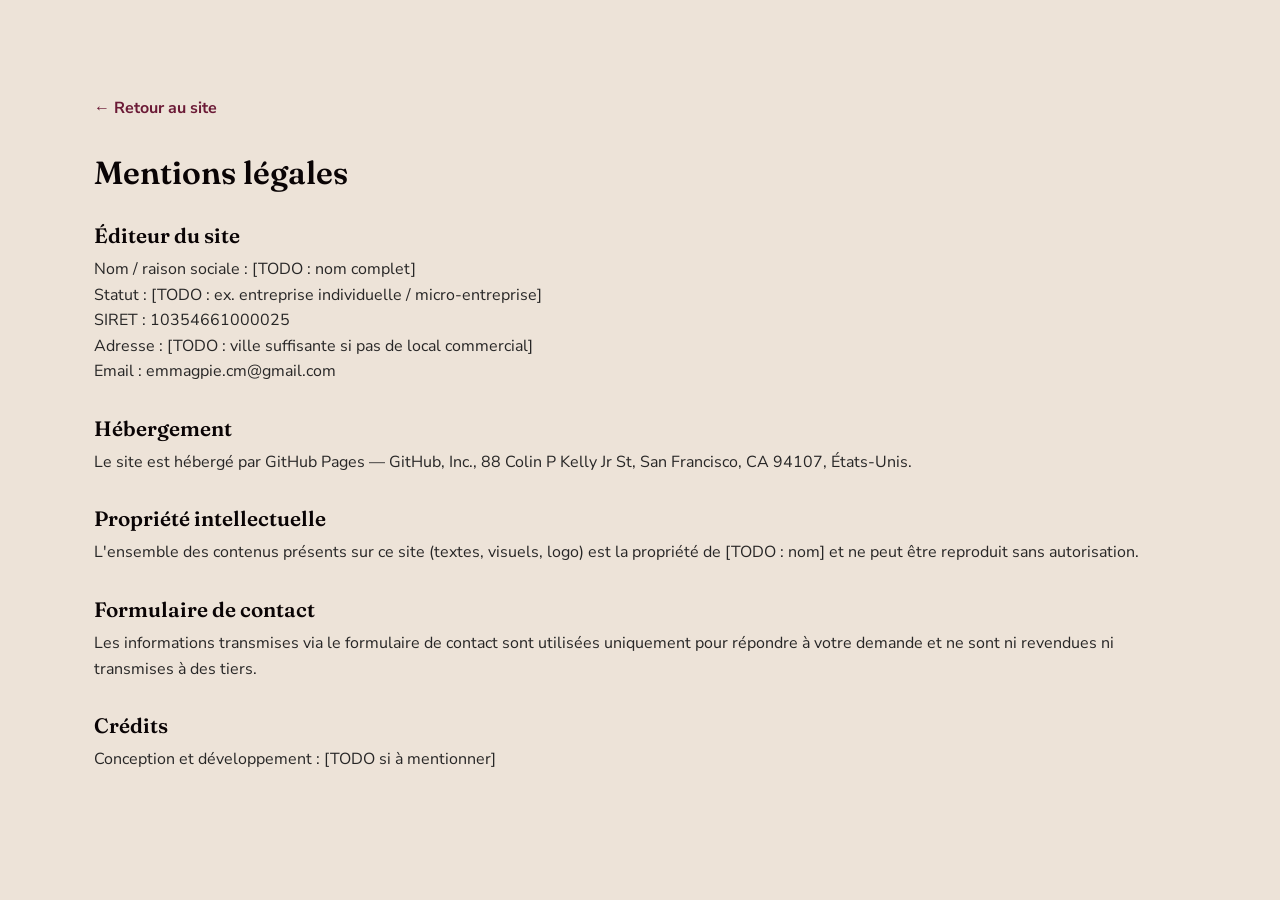
==== legal/mentions-legales.html @ 6c50d591 "Ajoute l'email de contact dans les mentions légales" ====
<!DOCTYPE html>
<html lang="fr">
<head>
<meta charset="UTF-8" />
<meta name="viewport" content="width=device-width, initial-scale=1.0" />
<title>Mentions légales | Emmagpie — Community Manager</title>
<meta name="robots" content="noindex" />

<link rel="icon" href="../assets/images/logo/favicon-32.png" type="image/png" />

<link href="https://fonts.googleapis.com/css2?family=Fraunces:opsz,wght@9..144,500;9..144,600;9..144,700&family=Nunito+Sans:wght@400;600;700;800&display=swap" rel="stylesheet" />
<link rel="stylesheet" href="../css/reset.css" />
<link rel="stylesheet" href="../css/variables.css" />
<link rel="stylesheet" href="../css/style.css" />
<style>
  .legal-page {
    padding-block: var(--section-padding);
  }
  .legal-page h1 {
    margin-bottom: 1.5rem;
  }
  .legal-page h2 {
    font-size: 1.3rem;
    margin-top: 2rem;
    margin-bottom: 0.5rem;
  }
  .legal-page p {
    color: var(--color-text-soft);
    margin-bottom: 0.8rem;
  }
  .legal-page a.back {
    display: inline-block;
    margin-bottom: 2rem;
    font-weight: 700;
    color: var(--color-primary-dark);
  }
</style>
</head>
<body>
<div class="container legal-page">
  <a class="back" href="../index.html">&larr; Retour au site</a>
  <h1>Mentions légales</h1>

  <!-- TODO: à compléter avec les informations réelles de la cliente -->

  <h2>Éditeur du site</h2>
  <p>
    Nom / raison sociale : [TODO : nom complet]<br />
    Statut : [TODO : ex. entreprise individuelle / micro-entreprise]<br />
    SIRET : 10354661000025<br />
    Adresse : [TODO : ville suffisante si pas de local commercial]<br />
    Email : emmagpie.cm@gmail.com
  </p>

  <h2>Hébergement</h2>
  <p>
    Le site est hébergé par GitHub Pages — GitHub, Inc., 88 Colin P
    Kelly Jr St, San Francisco, CA 94107, États-Unis.
  </p>

  <h2>Propriété intellectuelle</h2>
  <p>
    L'ensemble des contenus présents sur ce site (textes, visuels,
    logo) est la propriété de [TODO : nom] et ne peut être reproduit
    sans autorisation.
  </p>

  <h2>Formulaire de contact</h2>
  <p>
    Les informations transmises via le formulaire de contact sont
    utilisées uniquement pour répondre à votre demande et ne sont ni
    revendues ni transmises à des tiers.
  </p>

  <h2>Crédits</h2>
  <p>Conception et développement : [TODO si à mentionner]</p>
</div>
</body>
</html>
---- css/variables.css ----
/* Palette officielle "Emmagpie" (fournie par la cliente sur Canva) :
   bordeaux #862043, crème #ede3d8, blanc cassé #f8f7f2,
   anthracite #272626, quasi-noir #0a0405.
   --color-primary-dark et --color-accent sont des teintes dérivées du
   bordeaux (pas de nouvelle couleur hors palette) pour les états hover
   et les fonds décoratifs clairs. */
:root {
  --color-bg: #ede3d8;
  --color-bg-alt: #f8f7f2;
  --color-text: #0a0405;
  --color-text-soft: #272626;
  --color-primary: #862043;
  --color-primary-dark: #6b1a36;
  --color-secondary: #6b1a36;
  --color-accent: #d3b2b3;
  --color-white: #ffffff;

  --font-heading: "Fraunces", serif;
  --font-body: "Nunito Sans", sans-serif;

  --radius: 1rem;
  --radius-sm: 0.5rem;
  --shadow: 0 10px 30px rgba(10, 4, 5, 0.08);

  --container-width: 1140px;
  --section-padding: clamp(3rem, 8vw, 6rem);
}
---- css/style.css ----
/* ==========================================================
   Base
   ========================================================== */
body {
  font-family: var(--font-body);
  color: var(--color-text);
  background: var(--color-bg);
}

h1,
h2,
h3 {
  font-family: var(--font-heading);
  font-weight: 600;
  line-height: 1.2;
  color: var(--color-text);
}

h2 {
  font-size: clamp(1.9rem, 4vw, 2.6rem);
  margin-bottom: 0.75rem;
}

.section-intro {
  max-width: 640px;
  margin-bottom: 3rem;
}

.section-intro p {
  color: var(--color-text-soft);
  font-size: 1.05rem;
}

.eyebrow {
  display: inline-block;
  font-family: var(--font-body);
  font-weight: 700;
  letter-spacing: 0.08em;
  text-transform: uppercase;
  font-size: 0.8rem;
  color: var(--color-primary-dark);
  margin-bottom: 0.5rem;
}

.container {
  width: 100%;
  max-width: var(--container-width);
  margin-inline: auto;
  padding-inline: 1.5rem;
}

section {
  padding-block: var(--section-padding);
}

.section-alt {
  background: var(--color-bg-alt);
}

.btn {
  display: inline-flex;
  align-items: center;
  gap: 0.5rem;
  padding: 0.9rem 1.8rem;
  border-radius: 999px;
  font-weight: 700;
  font-size: 0.95rem;
  transition: transform 0.2s ease, box-shadow 0.2s ease, background 0.2s ease;
}

.btn-primary {
  background: var(--color-primary);
  color: var(--color-white);
  box-shadow: var(--shadow);
}

.btn-primary:hover {
  background: var(--color-primary-dark);
  transform: translateY(-2px);
}

.btn-outline {
  background: transparent;
  color: var(--color-primary-dark);
  border: 2px solid var(--color-primary);
}

.btn-outline:hover {
  background: var(--color-primary);
  color: var(--color-white);
}

/* reveal-on-scroll, activated by main.js */
.reveal {
  opacity: 0;
  transform: translateY(24px);
  transition: opacity 0.7s ease, transform 0.7s ease;
}

.reveal.is-visible {
  opacity: 1;
  transform: translateY(0);
}

/* ==========================================================
   Header
   ========================================================== */
.site-header {
  position: sticky;
  top: 0;
  z-index: 100;
  background: var(--color-bg);
  border-bottom: 1px solid rgba(10, 4, 5, 0.06);
}

/* backdrop-filter est réservé au desktop : sur un ancêtre, il crée un
   containing block CSS qui casserait le `position: fixed` du menu mobile
   (le menu se retrouverait positionné par rapport au header, pas au viewport) */
@media (min-width: 900px) {
  .site-header {
    background: rgba(237, 227, 216, 0.9);
    backdrop-filter: blur(8px);
  }
}

.site-header .container {
  display: flex;
  align-items: center;
  justify-content: space-between;
  padding-block: 1rem;
}

.logo {
  display: flex;
  align-items: center;
  gap: 0.6rem;
  font-family: var(--font-heading);
  font-size: 1.3rem;
  font-weight: 600;
}

.logo img {
  height: 40px;
  width: auto;
}

.nav-toggle {
  display: block;
  width: 44px;
  height: 44px;
  position: relative;
  z-index: 110;
}

.nav-toggle span,
.nav-toggle::before,
.nav-toggle::after {
  content: "";
  position: absolute;
  left: 10px;
  right: 10px;
  height: 2px;
  background: var(--color-text);
  transition: transform 0.25s ease, opacity 0.25s ease;
}

.nav-toggle::before {
  top: 15px;
}

.nav-toggle span {
  top: 21px;
}

.nav-toggle::after {
  top: 27px;
}

.nav-toggle[aria-expanded="true"]::before {
  transform: translateY(6px) rotate(45deg);
}

.nav-toggle[aria-expanded="true"]::after {
  transform: translateY(-6px) rotate(-45deg);
}

.nav-toggle[aria-expanded="true"] span {
  opacity: 0;
}

.main-nav {
  position: fixed;
  inset: 0 0 0 30%;
  background: var(--color-white);
  display: flex;
  flex-direction: column;
  justify-content: center;
  gap: 1.5rem;
  padding: 2rem;
  transform: translateX(100%);
  transition: transform 0.3s ease;
  z-index: 105;
}

.main-nav.is-open {
  transform: translateX(0);
}

.main-nav a {
  font-family: var(--font-heading);
  font-size: 1.4rem;
}

.main-nav .btn {
  align-self: flex-start;
}

@media (min-width: 900px) {
  .nav-toggle {
    display: none;
  }

  .main-nav {
    position: static;
    flex-direction: row;
    align-items: center;
    background: none;
    padding: 0;
    transform: none;
    gap: 2rem;
  }

  .main-nav a {
    font-family: var(--font-body);
    font-size: 1rem;
    font-weight: 600;
  }
}

/* ==========================================================
   Hero
   ========================================================== */
.hero {
  padding-block: clamp(3rem, 10vw, 7rem);
}

.hero .container {
  display: grid;
  gap: 2.5rem;
  align-items: center;
}

.hero-content h1 {
  font-size: clamp(2.3rem, 6vw, 3.6rem);
  margin-bottom: 1.2rem;
}

.hero-content .tagline {
  color: var(--color-primary-dark);
  font-weight: 700;
}

.hero-content p {
  color: var(--color-text-soft);
  font-size: 1.1rem;
  margin-bottom: 2rem;
  max-width: 46ch;
}

.hero-visual img {
  border-radius: var(--radius);
  box-shadow: var(--shadow);
}

/* Le badge logo est sur fond transparent : pas de carte/ombre rectangulaire,
   juste une ombre portée douce qui suit la forme du dessin. */
.hero-visual .hero-logo {
  max-width: 320px;
  width: 100%;
  margin-inline: auto;
  border-radius: 0;
  box-shadow: none;
  filter: drop-shadow(0 14px 26px rgba(10, 4, 5, 0.18));
}

@media (min-width: 900px) {
  .hero .container {
    grid-template-columns: 1.1fr 0.9fr;
  }
}

/* ==========================================================
   Mon histoire
   ========================================================== */
.histoire .container {
  display: grid;
  gap: 2.5rem;
  align-items: center;
}

.histoire-visual img {
  border-radius: var(--radius);
  box-shadow: var(--shadow);
}

.histoire-text p {
  margin-bottom: 1.1rem;
  color: var(--color-text-soft);
}

.histoire-text p strong {
  color: var(--color-text);
}

@media (min-width: 900px) {
  .histoire .container {
    grid-template-columns: 0.9fr 1.1fr;
  }
}

/* ==========================================================
   Services
   ========================================================== */
.services-grid {
  display: grid;
  gap: 1.75rem;
  grid-template-columns: repeat(auto-fit, minmax(260px, 1fr));
}

.service-card {
  background: var(--color-white);
  border-radius: var(--radius);
  padding: 2rem;
  box-shadow: var(--shadow);
}

.service-card .icon {
  width: 52px;
  height: 52px;
  border-radius: 50%;
  background: var(--color-accent);
  display: flex;
  align-items: center;
  justify-content: center;
  margin-bottom: 1.2rem;
  font-size: 1.4rem;
}

.service-card h3 {
  font-size: 1.25rem;
  margin-bottom: 0.6rem;
}

.service-card p {
  color: var(--color-text-soft);
}

/* ==========================================================
   Portfolio
   ========================================================== */
.portfolio-note {
  display: inline-flex;
  align-items: center;
  gap: 0.5rem;
  background: var(--color-accent);
  color: var(--color-text);
  padding: 0.5rem 1rem;
  border-radius: 999px;
  font-size: 0.85rem;
  font-weight: 700;
  margin-bottom: 2rem;
}

.portfolio-grid {
  display: grid;
  gap: 1.75rem;
  grid-template-columns: repeat(auto-fit, minmax(320px, 1fr));
}

.portfolio-item {
  background: var(--color-white);
  border-radius: var(--radius);
  overflow: hidden;
  box-shadow: var(--shadow);
}

/* Photos libres de droit (Pexels), floutées en amont (pas juste en CSS)
   pour rester cohérent avec l'anonymisation : illustratif, pas les
   vraies clientes. Voir credits.md pour les sources. Léger voile
   bordeaux pour unifier les deux photos avec la palette de marque
   (pas de badge/icône : le libellé texte sous la photo suffit). */
.portfolio-visual {
  position: relative;
  aspect-ratio: 4 / 3;
  overflow: hidden;
  background-size: cover;
  background-position: center;
  background-color: var(--color-bg-alt);
}

.portfolio-visual::after {
  content: "";
  position: absolute;
  inset: 0;
  background: linear-gradient(160deg, rgba(134, 32, 67, 0.22), rgba(10, 4, 5, 0.12));
}

.portfolio-item .caption {
  padding: 1.75rem;
}

.client-type {
  font-family: var(--font-body);
  font-weight: 700;
  font-size: 0.78rem;
  letter-spacing: 0.06em;
  text-transform: uppercase;
  color: var(--color-primary-dark);
  margin-bottom: 0.5rem;
}

.portfolio-item .caption h3 {
  font-size: 1.15rem;
  margin-bottom: 0.6rem;
}

.portfolio-item .caption p {
  color: var(--color-text-soft);
  font-size: 0.95rem;
}

.client-actions {
  list-style: none;
  display: flex;
  flex-direction: column;
  gap: 0.5rem;
  margin: 1rem 0;
  padding: 0;
}

.client-actions li {
  position: relative;
  padding-left: 1.1rem;
  color: var(--color-text-soft);
  font-size: 0.92rem;
}

.client-actions li::before {
  content: "—";
  position: absolute;
  left: 0;
  color: var(--color-primary);
}

.portfolio-stats {
  display: flex;
  flex-wrap: wrap;
  gap: 0.5rem;
  margin-top: 0.8rem;
}

.portfolio-stats span {
  background: var(--color-bg-alt);
  color: var(--color-primary-dark);
  font-weight: 700;
  font-size: 0.85rem;
  padding: 0.3rem 0.7rem;
  border-radius: var(--radius-sm);
}

/* ==========================================================
   Pourquoi moi
   ========================================================== */
.valeurs-grid {
  display: grid;
  gap: 1.5rem;
  grid-template-columns: repeat(auto-fit, minmax(220px, 1fr));
}

.valeur-item {
  text-align: center;
  padding: 1.5rem;
}

.valeur-item .icon {
  width: 56px;
  height: 56px;
  border-radius: 50%;
  background: var(--color-secondary);
  color: var(--color-white);
  display: flex;
  align-items: center;
  justify-content: center;
  margin: 0 auto 1rem;
  font-size: 1.5rem;
}

.valeur-item h3 {
  font-size: 1.1rem;
  margin-bottom: 0.5rem;
}

.valeur-item p {
  color: var(--color-text-soft);
  font-size: 0.95rem;
}

/* ==========================================================
   Contact
   ========================================================== */
.contact .container {
  display: grid;
  gap: 2.5rem;
}

.contact-form {
  background: var(--color-white);
  border-radius: var(--radius);
  padding: 2rem;
  box-shadow: var(--shadow);
  display: flex;
  flex-direction: column;
  gap: 1.1rem;
}

/* Honeypot anti-spam Web3Forms : invisible pour les humains, les bots
   simplistes le remplissent quand même et sont filtrés côté serveur. */
.honeypot {
  position: absolute;
  left: -9999px;
  width: 1px;
  height: 1px;
  opacity: 0;
}

.form-group {
  display: flex;
  flex-direction: column;
  gap: 0.4rem;
}

.form-group label {
  font-weight: 700;
  font-size: 0.9rem;
}

.form-group input,
.form-group textarea {
  padding: 0.8rem 1rem;
  border: 1px solid rgba(10, 4, 5, 0.15);
  border-radius: var(--radius-sm);
  background: var(--color-bg);
}

.form-group input:focus,
.form-group textarea:focus {
  outline: 2px solid var(--color-primary);
  outline-offset: 1px;
}

.h-captcha {
  margin-top: -0.4rem;
}

.form-status {
  font-size: 0.9rem;
  font-weight: 700;
  min-height: 1.2em;
}

.form-status[data-state="success"] {
  color: var(--color-secondary);
}

.form-status[data-state="error"] {
  color: var(--color-primary-dark);
}

.calendly-wrapper {
  background: var(--color-white);
  border-radius: var(--radius);
  box-shadow: var(--shadow);
  overflow: hidden;
  min-height: 480px;
}

.calendly-placeholder {
  display: flex;
  flex-direction: column;
  align-items: center;
  justify-content: center;
  text-align: center;
  gap: 0.6rem;
  padding: 2rem;
}

.calendly-placeholder svg {
  margin-bottom: 0.4rem;
}

.calendly-placeholder .placeholder-title {
  font-family: var(--font-heading);
  font-size: 1.3rem;
  font-weight: 600;
  color: var(--color-text);
}

.calendly-placeholder .placeholder-text {
  color: var(--color-text-soft);
  font-size: 0.95rem;
  max-width: 32ch;
}

@media (min-width: 1000px) {
  .contact .container {
    grid-template-columns: 1fr 1.1fr;
    align-items: stretch;
  }
}

/* ==========================================================
   Footer
   ========================================================== */
.site-footer {
  background: var(--color-text);
  color: var(--color-bg);
  padding-block: 3rem;
}

.site-footer .container {
  display: flex;
  flex-direction: column;
  gap: 1.5rem;
  align-items: center;
  text-align: center;
}

.footer-social {
  display: flex;
  gap: 1.2rem;
}

.footer-social a {
  width: 40px;
  height: 40px;
  border-radius: 50%;
  border: 1px solid rgba(237, 227, 216, 0.3);
  display: flex;
  align-items: center;
  justify-content: center;
  transition: background 0.2s ease, border-color 0.2s ease;
}

.footer-social a:hover {
  background: var(--color-primary);
  border-color: var(--color-primary);
}

.footer-legal {
  display: flex;
  gap: 1.5rem;
  font-size: 0.85rem;
  color: rgba(237, 227, 216, 0.7);
}

@media (min-width: 700px) {
  .site-footer .container {
    flex-direction: row;
    justify-content: space-between;
    text-align: left;
  }
}
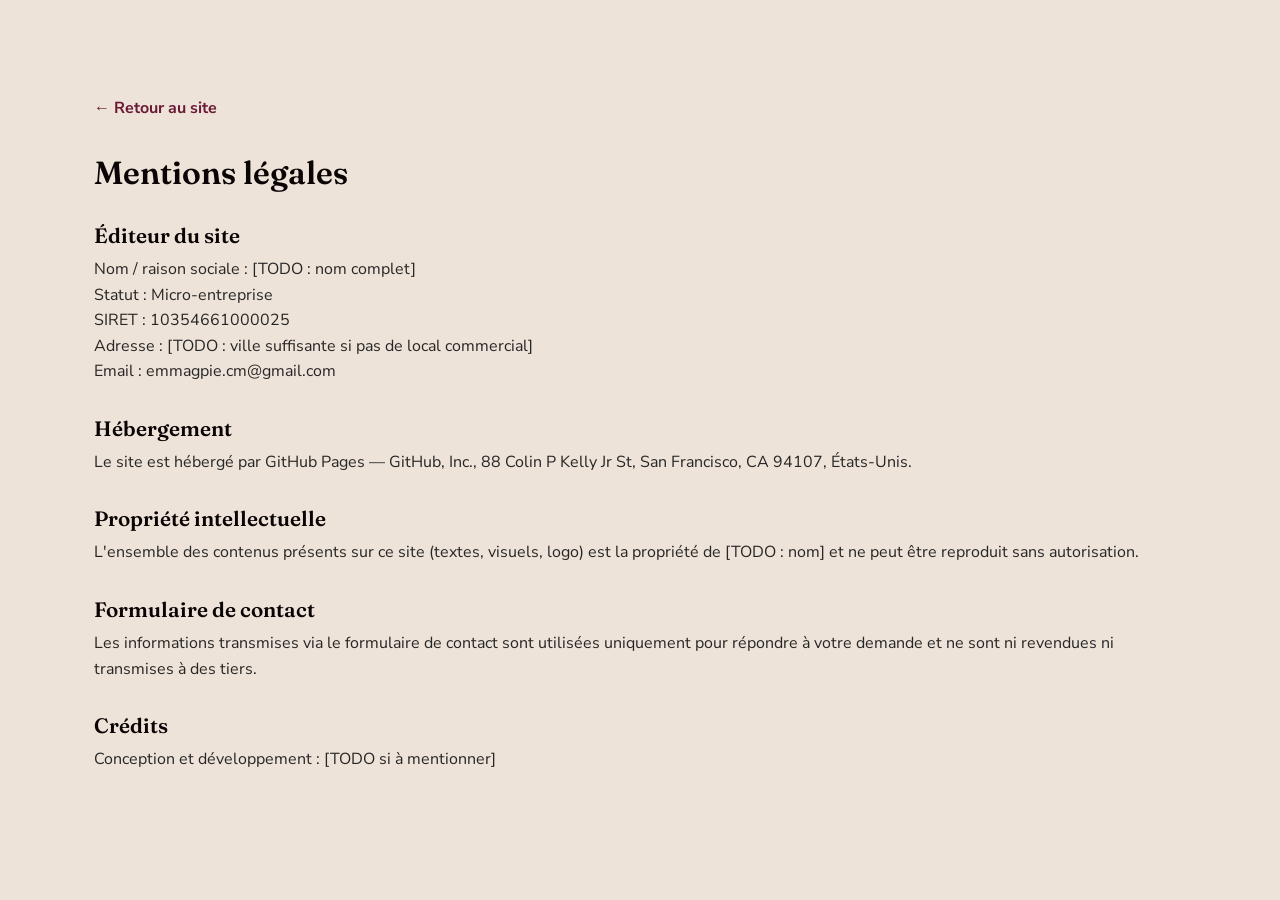
==== commit 9967277a: "Ajoute le statut juridique (micro-entreprise) dans les mentions légales" ====
--- a/legal/mentions-legales.html
+++ b/legal/mentions-legales.html
@@ -46,7 +46,7 @@
   <h2>Éditeur du site</h2>
   <p>
     Nom / raison sociale : [TODO : nom complet]<br />
-    Statut : [TODO : ex. entreprise individuelle / micro-entreprise]<br />
+    Statut : Micro-entreprise<br />
     SIRET : 10354661000025<br />
     Adresse : [TODO : ville suffisante si pas de local commercial]<br />
     Email : emmagpie.cm@gmail.com
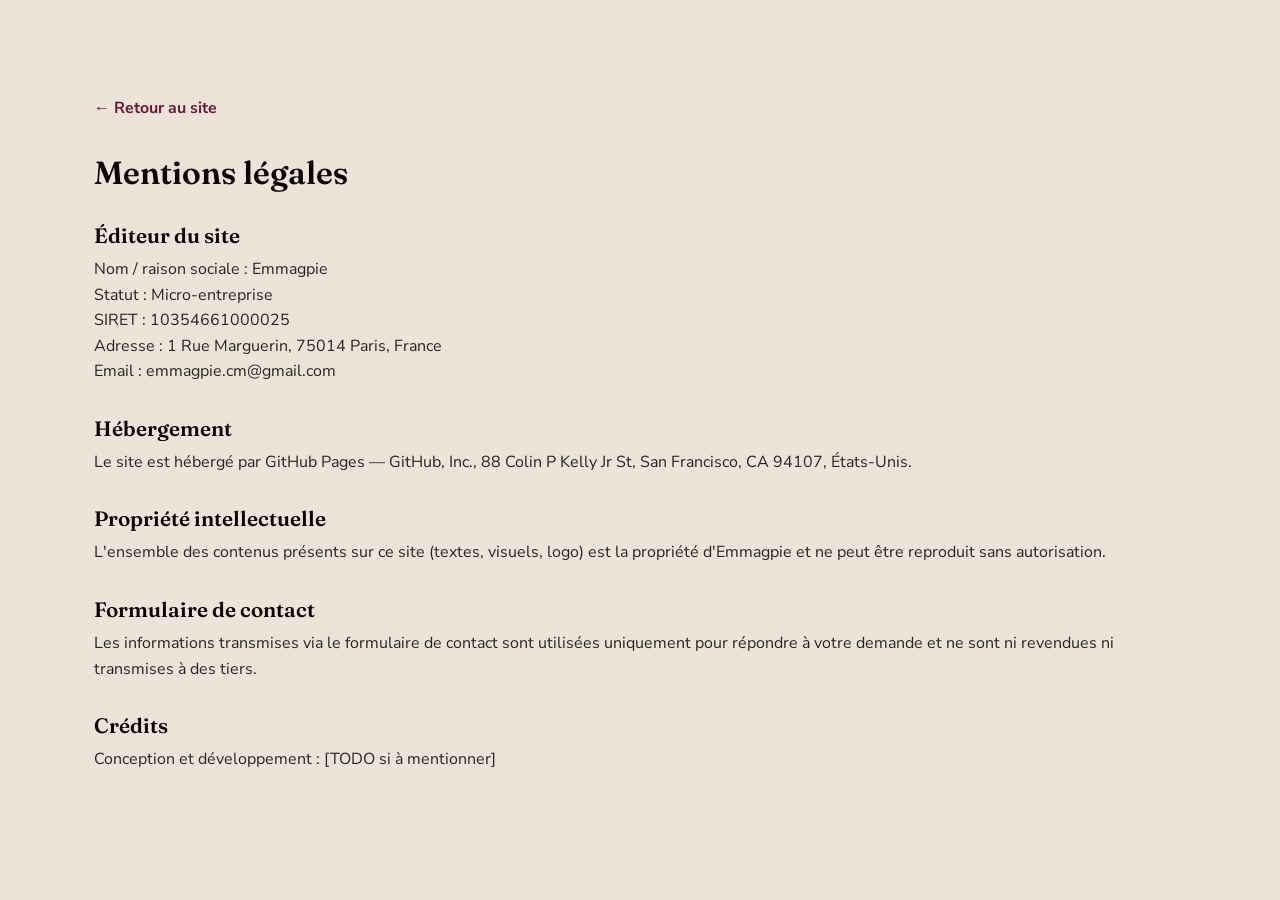
==== commit aa1c1eda: "Complète les mentions légales (nom, adresse, propriété intellectuelle) Toutes les infos légales requ" ====
--- a/legal/mentions-legales.html
+++ b/legal/mentions-legales.html
@@ -41,14 +41,12 @@
   <a class="back" href="../index.html">&larr; Retour au site</a>
   <h1>Mentions légales</h1>
 
-  <!-- TODO: à compléter avec les informations réelles de la cliente -->
-
   <h2>Éditeur du site</h2>
   <p>
-    Nom / raison sociale : [TODO : nom complet]<br />
+    Nom / raison sociale : Emmagpie<br />
     Statut : Micro-entreprise<br />
     SIRET : 10354661000025<br />
-    Adresse : [TODO : ville suffisante si pas de local commercial]<br />
+    Adresse : 1 Rue Marguerin, 75014 Paris, France<br />
     Email : emmagpie.cm@gmail.com
   </p>
 
@@ -61,7 +59,7 @@
   <h2>Propriété intellectuelle</h2>
   <p>
     L'ensemble des contenus présents sur ce site (textes, visuels,
-    logo) est la propriété de [TODO : nom] et ne peut être reproduit
+    logo) est la propriété d'Emmagpie et ne peut être reproduit
     sans autorisation.
   </p>
 
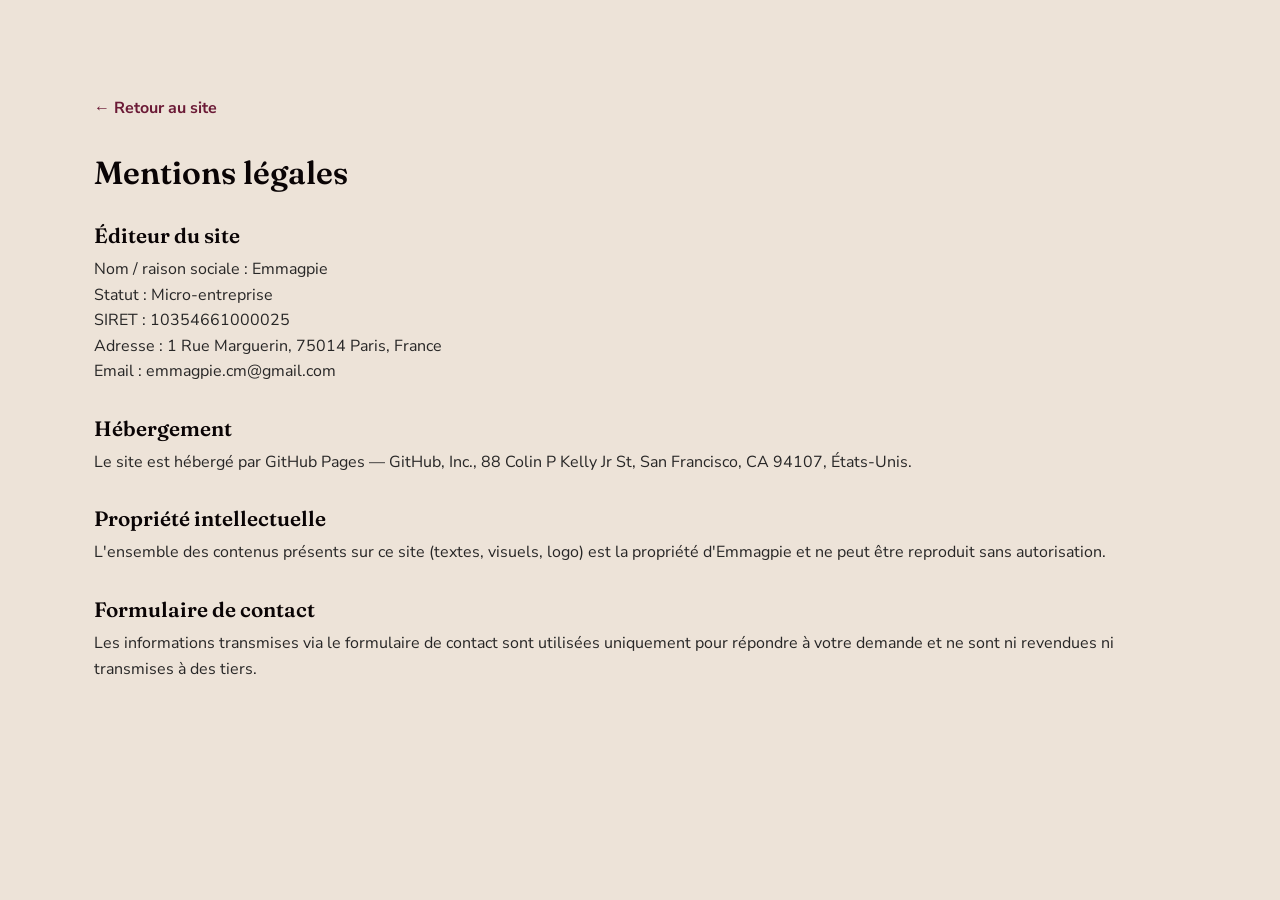
==== commit 40ffd453: "Retire la section Crédits des mentions légales (pas encore souhaitée)" ====
--- a/legal/mentions-legales.html
+++ b/legal/mentions-legales.html
@@ -69,9 +69,6 @@
     utilisées uniquement pour répondre à votre demande et ne sont ni
     revendues ni transmises à des tiers.
   </p>
-
-  <h2>Crédits</h2>
-  <p>Conception et développement : [TODO si à mentionner]</p>
 </div>
 </body>
 </html>
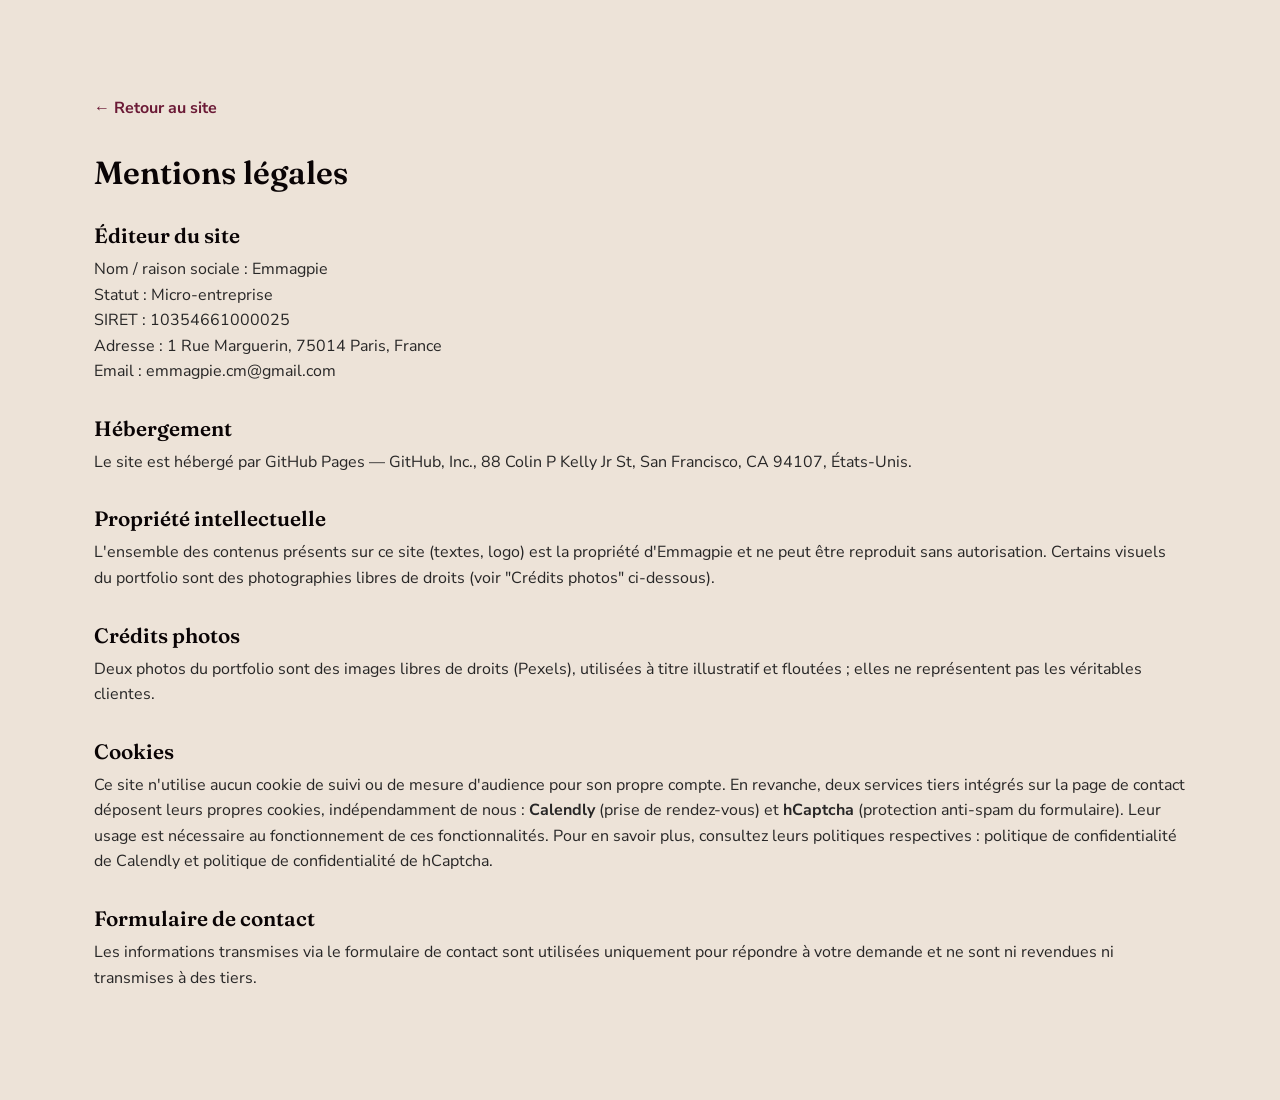
==== commit 53cdde5a: "Ajoute crédits photos et mention cookies (précise) aux mentions légales Crédits photos : mention con" ====
--- a/legal/mentions-legales.html
+++ b/legal/mentions-legales.html
@@ -58,9 +58,32 @@
 
   <h2>Propriété intellectuelle</h2>
   <p>
-    L'ensemble des contenus présents sur ce site (textes, visuels,
-    logo) est la propriété d'Emmagpie et ne peut être reproduit
-    sans autorisation.
+    L'ensemble des contenus présents sur ce site (textes, logo) est la
+    propriété d'Emmagpie et ne peut être reproduit sans autorisation.
+    Certains visuels du portfolio sont des photographies libres de
+    droits (voir "Crédits photos" ci-dessous).
+  </p>
+
+  <h2>Crédits photos</h2>
+  <p>
+    Deux photos du portfolio sont des images libres de droits (Pexels),
+    utilisées à titre illustratif et floutées ; elles ne représentent
+    pas les véritables clientes.
+  </p>
+
+  <h2>Cookies</h2>
+  <p>
+    Ce site n'utilise aucun cookie de suivi ou de mesure d'audience
+    pour son propre compte. En revanche, deux services tiers intégrés
+    sur la page de contact déposent leurs propres cookies,
+    indépendamment de nous : <strong>Calendly</strong> (prise de
+    rendez-vous) et <strong>hCaptcha</strong> (protection anti-spam du
+    formulaire). Leur usage est nécessaire au fonctionnement de ces
+    fonctionnalités. Pour en savoir plus, consultez leurs politiques
+    respectives :
+    <a href="https://calendly.com/privacy" target="_blank" rel="noopener">politique de confidentialité de Calendly</a>
+    et
+    <a href="https://www.hcaptcha.com/privacy" target="_blank" rel="noopener">politique de confidentialité de hCaptcha</a>.
   </p>
 
   <h2>Formulaire de contact</h2>
--- a/css/style.css
+++ b/css/style.css
@@ -324,7 +324,13 @@
 .services-grid {
   display: grid;
   gap: 1.75rem;
-  grid-template-columns: repeat(auto-fit, minmax(260px, 1fr));
+  grid-template-columns: 1fr;
+}
+
+@media (min-width: 640px) {
+  .services-grid {
+    grid-template-columns: repeat(2, 1fr);
+  }
 }
 
 .service-card {
@@ -584,31 +590,11 @@
   min-height: 480px;
 }
 
-.calendly-placeholder {
-  display: flex;
-  flex-direction: column;
-  align-items: center;
-  justify-content: center;
-  text-align: center;
-  gap: 0.6rem;
-  padding: 2rem;
-}
-
-.calendly-placeholder svg {
-  margin-bottom: 0.4rem;
-}
-
-.calendly-placeholder .placeholder-title {
-  font-family: var(--font-heading);
-  font-size: 1.3rem;
-  font-weight: 600;
-  color: var(--color-text);
-}
-
-.calendly-placeholder .placeholder-text {
-  color: var(--color-text-soft);
-  font-size: 0.95rem;
-  max-width: 32ch;
+.calendly-wrapper iframe {
+  width: 100%;
+  height: 100%;
+  min-height: 480px;
+  border: none;
 }
 
 @media (min-width: 1000px) {
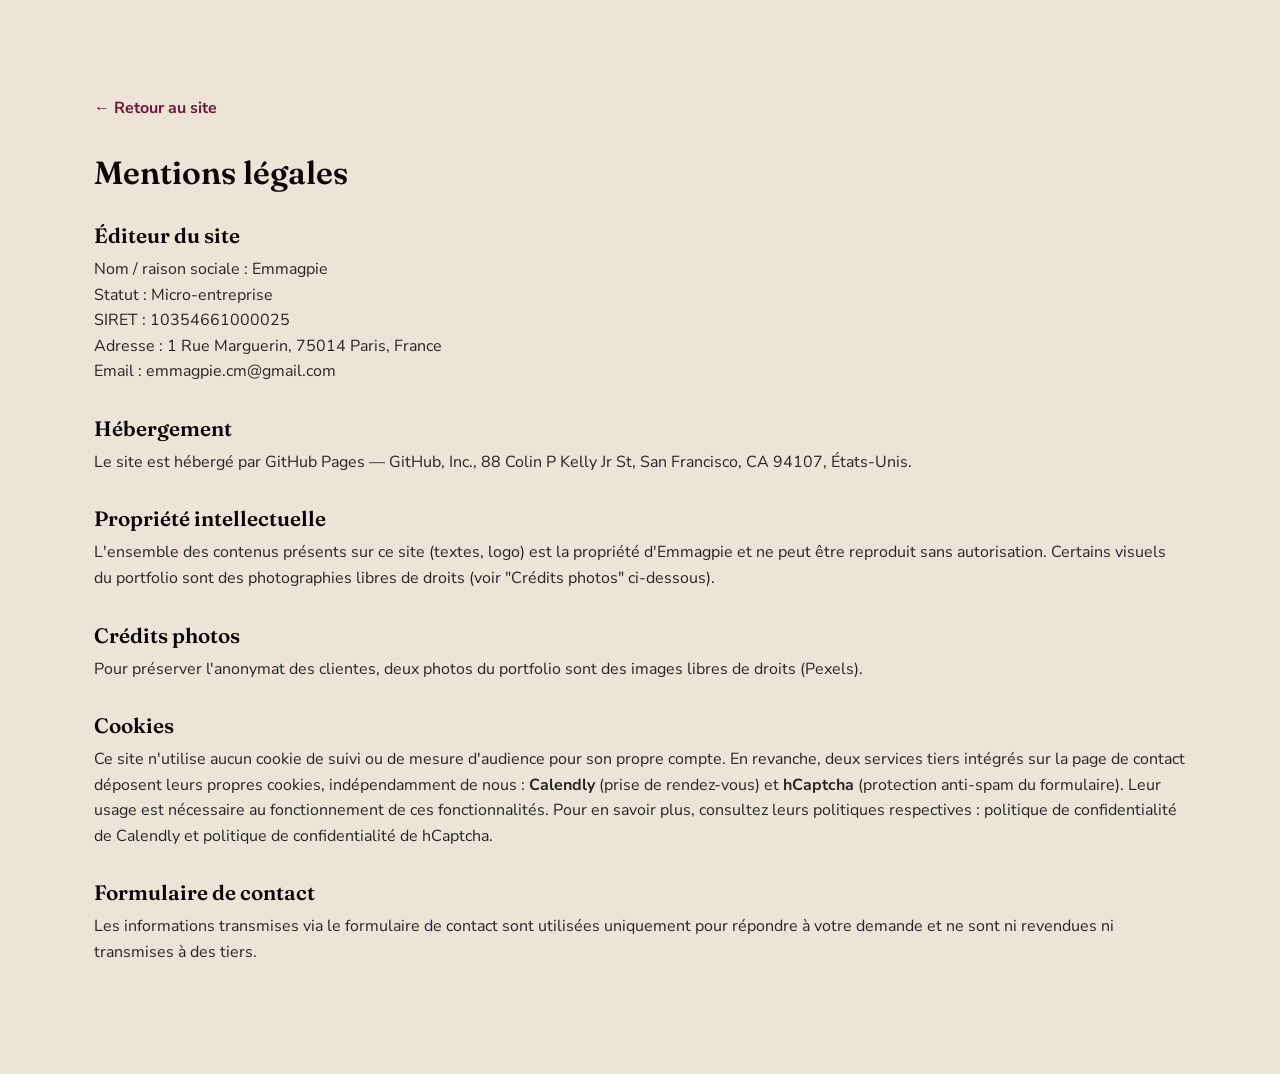
==== commit 26da8954: "Raccourcit encore la mention crédits photos" ====
--- a/legal/mentions-legales.html
+++ b/legal/mentions-legales.html
@@ -66,9 +66,8 @@
 
   <h2>Crédits photos</h2>
   <p>
-    Deux photos du portfolio sont des images libres de droits (Pexels),
-    utilisées à titre illustratif et floutées ; elles ne représentent
-    pas les véritables clientes.
+    Pour préserver l'anonymat des clientes, deux photos du portfolio
+    sont des images libres de droits (Pexels).
   </p>
 
   <h2>Cookies</h2>
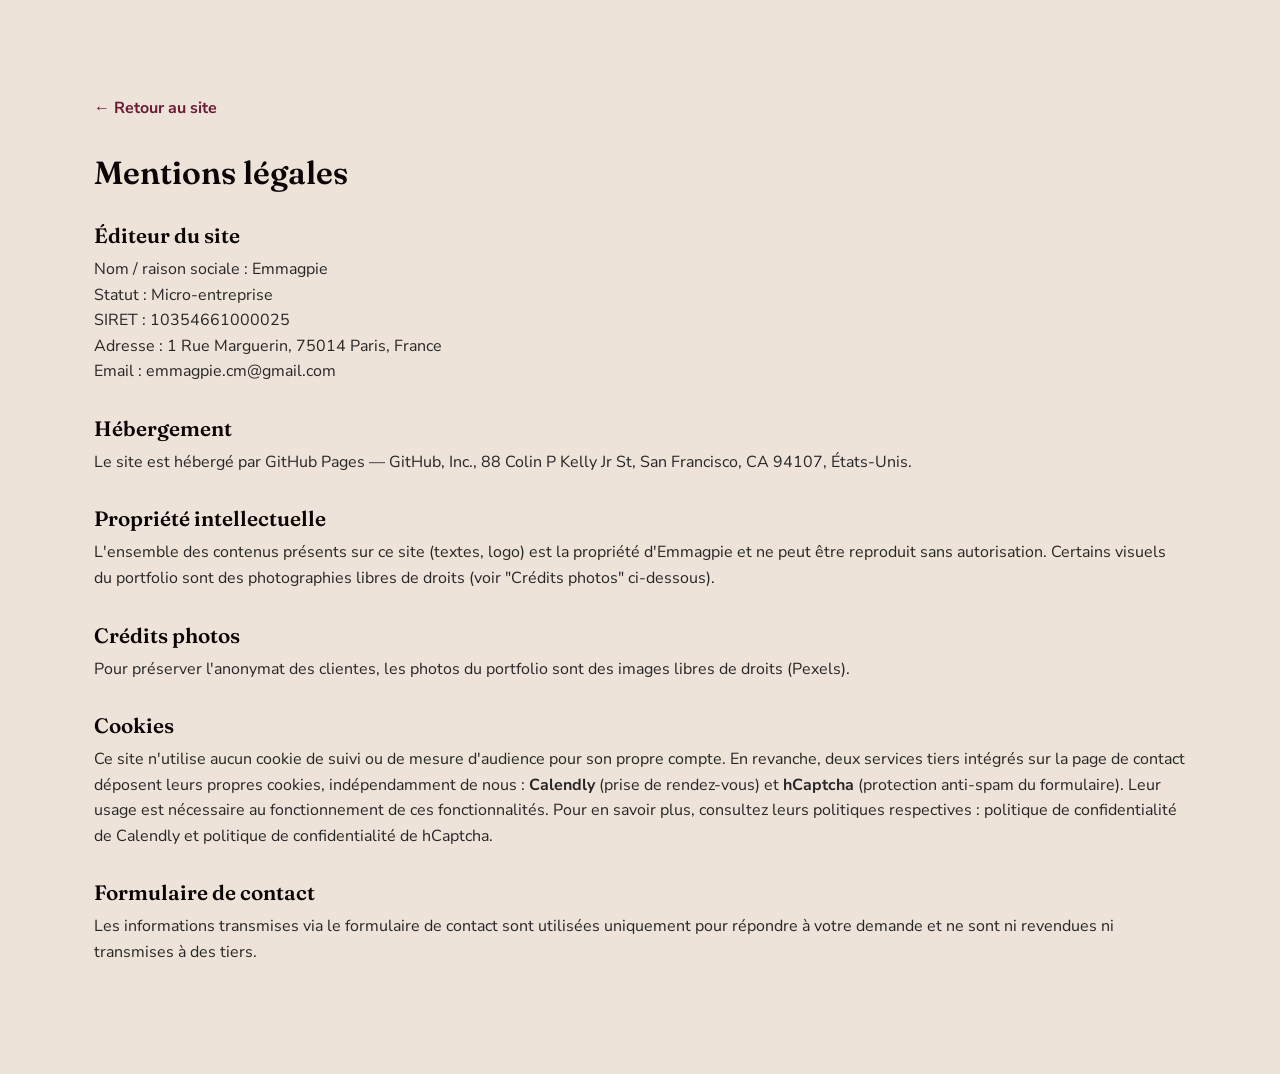
==== commit 091b5f2b: "Ajoute un 3e cas portfolio (cabinet de conseil/formation médico-social) Nouveau cas anonymisé : lanc" ====
--- a/legal/mentions-legales.html
+++ b/legal/mentions-legales.html
@@ -66,7 +66,7 @@
 
   <h2>Crédits photos</h2>
   <p>
-    Pour préserver l'anonymat des clientes, deux photos du portfolio
+    Pour préserver l'anonymat des clientes, les photos du portfolio
     sont des images libres de droits (Pexels).
   </p>
 
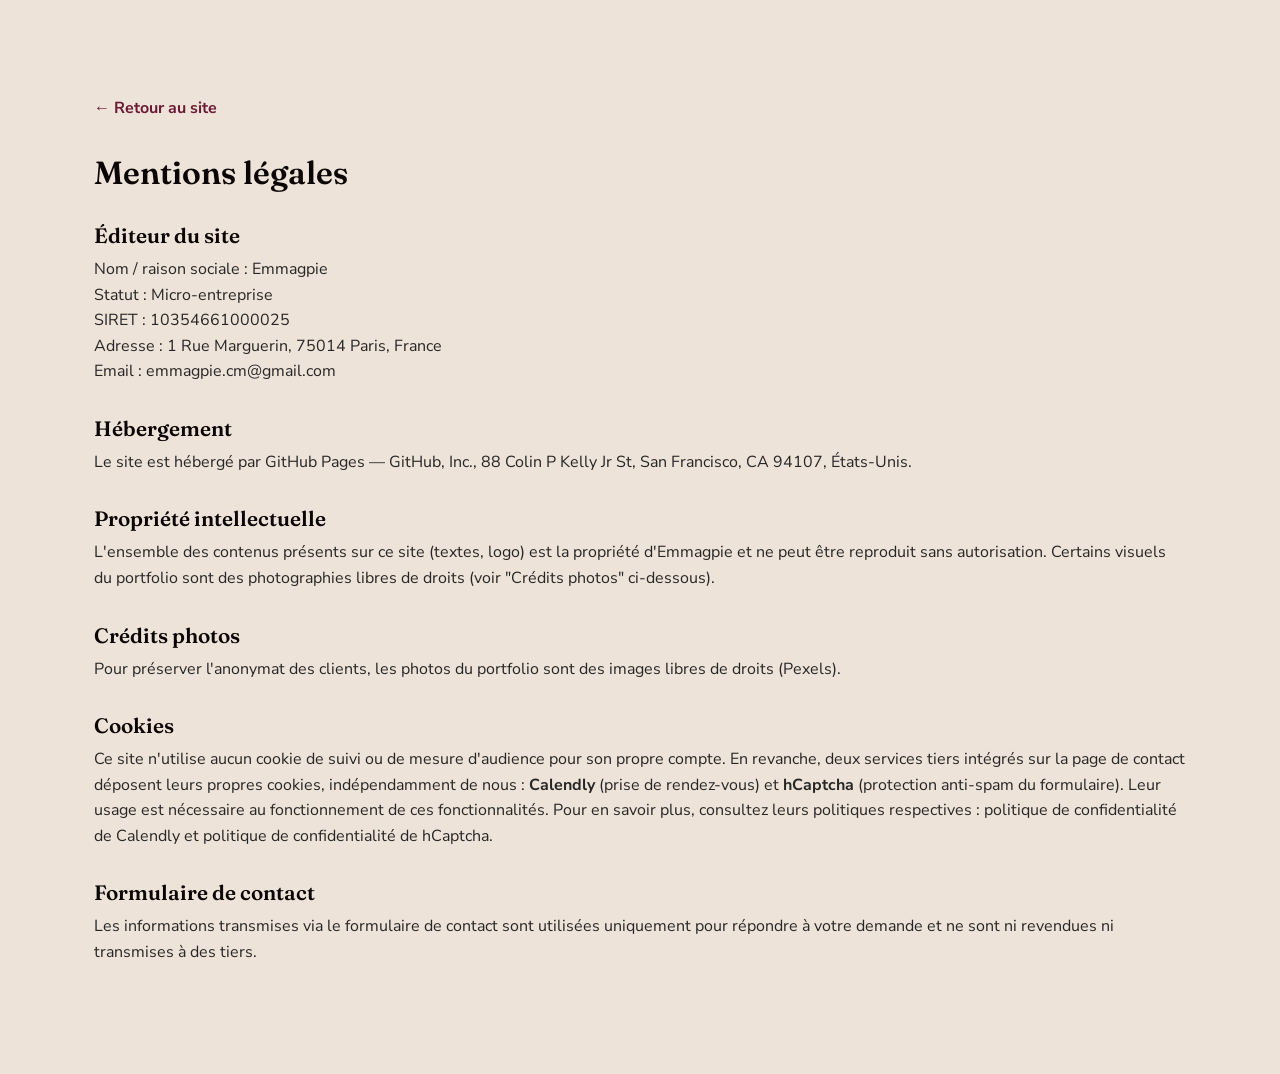
==== commit 052208d9: "Corrige 'clientes' en 'clients' dans les mentions légales" ====
--- a/legal/mentions-legales.html
+++ b/legal/mentions-legales.html
@@ -66,7 +66,7 @@
 
   <h2>Crédits photos</h2>
   <p>
-    Pour préserver l'anonymat des clientes, les photos du portfolio
+    Pour préserver l'anonymat des clients, les photos du portfolio
     sont des images libres de droits (Pexels).
   </p>
 
